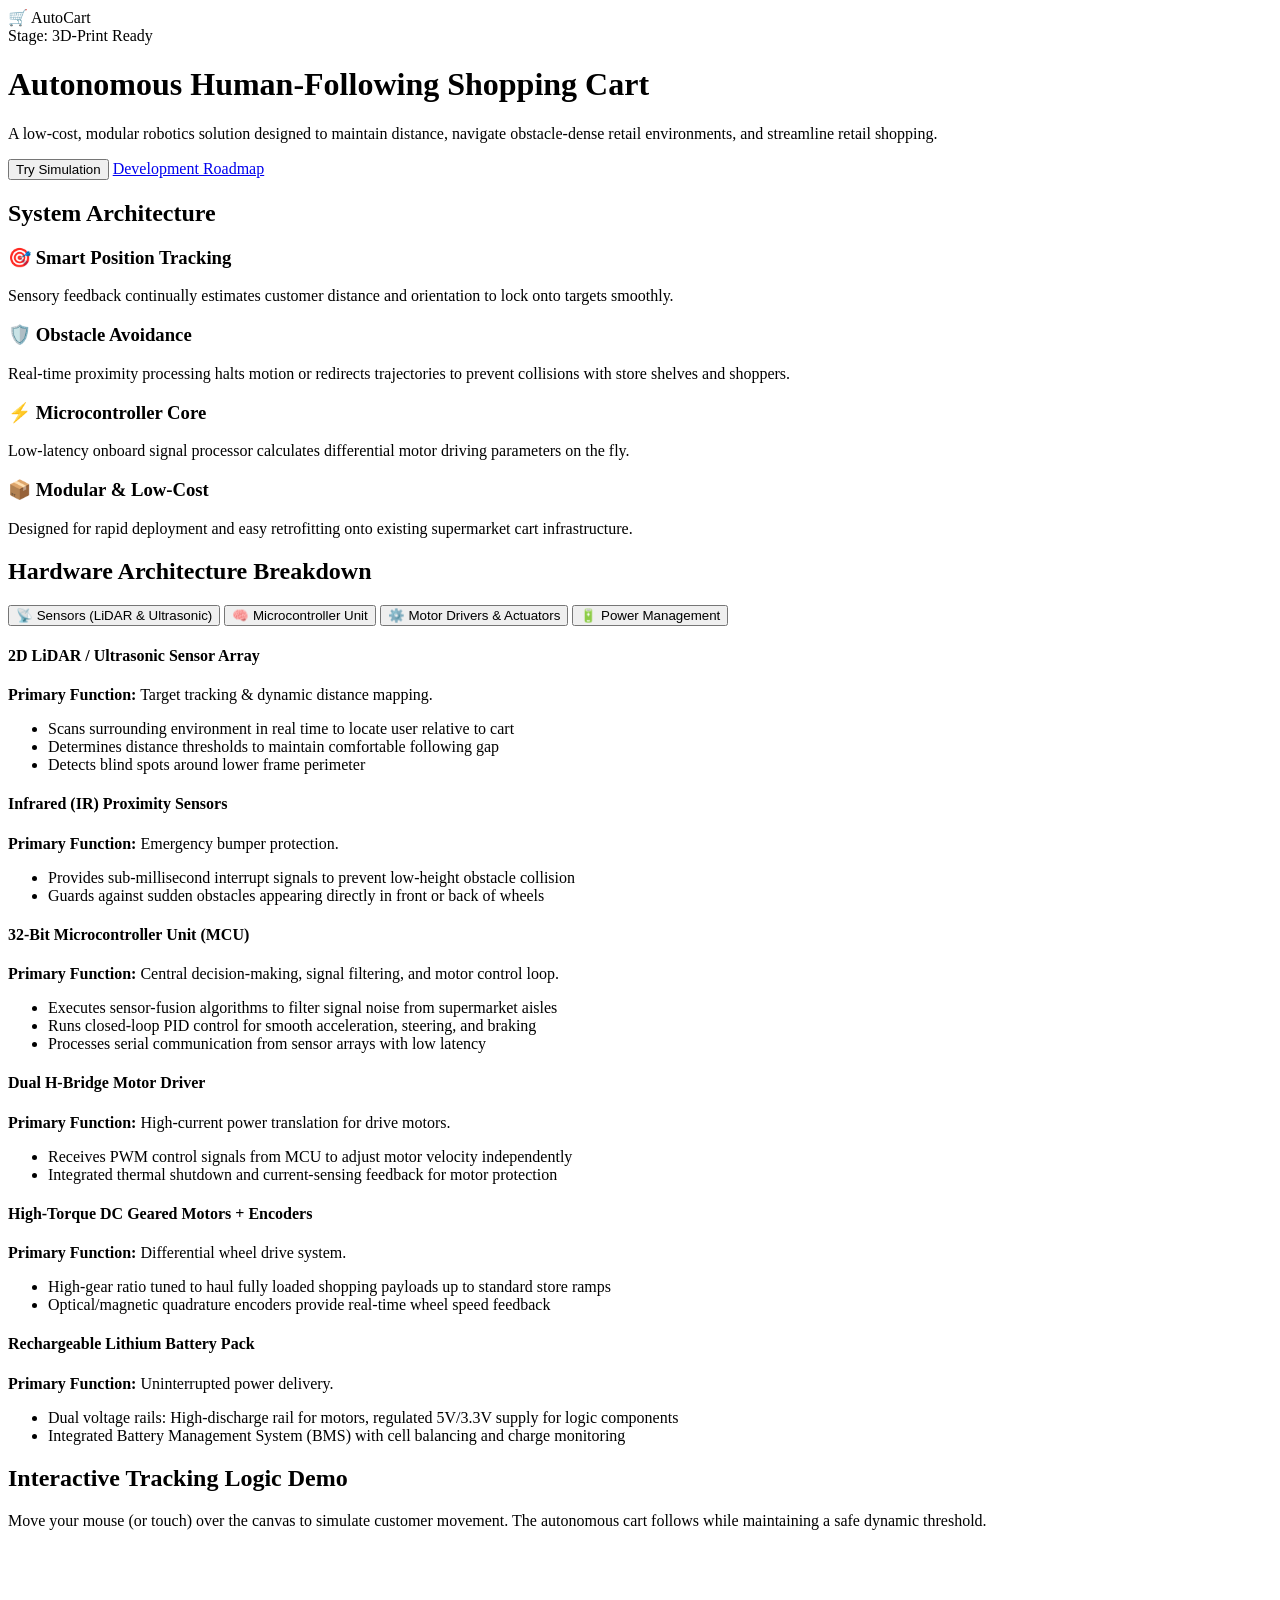
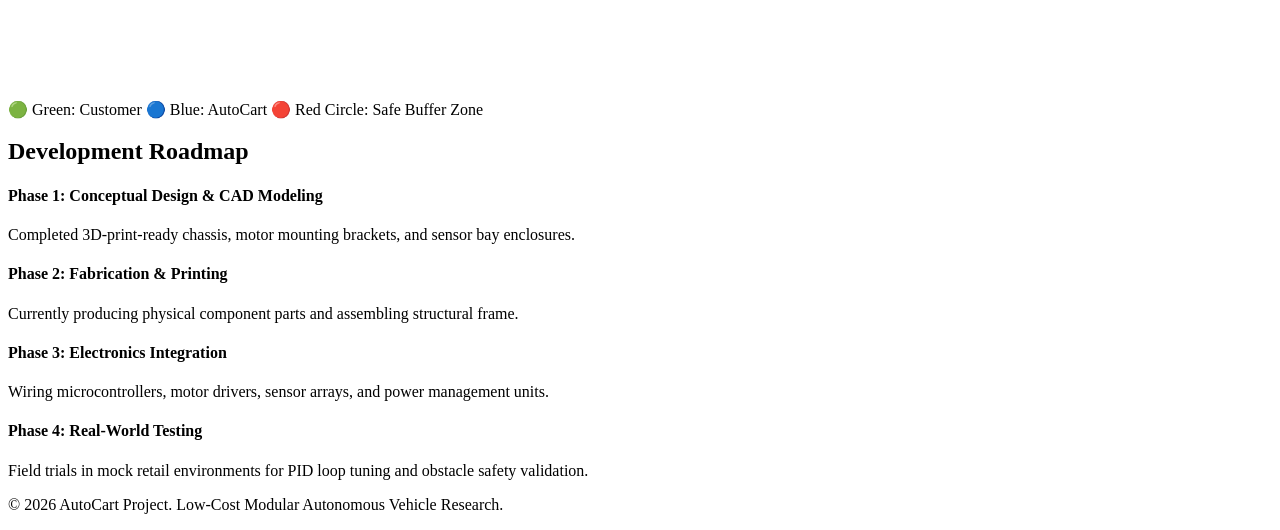
==== index.html @ 6637ee04 "Add files via upload" ====
<!DOCTYPE html>
<html lang="en">
<head>
  <meta charset="UTF-8">
  <meta name="viewport" content="width=device-width, initial-scale=1.0">
  <title>AutoCart | Human-Following Autonomous Shopping Cart</title>
  <link rel="stylesheet" href="style.css">
</head>
<body>

  <!-- Navigation Bar -->
  <nav>
    <div class="logo">
      🛒 Auto<span>Cart</span>
    </div>
    <div class="status-badge">
      <span class="status-dot"></span>
      Stage: 3D-Print Ready
    </div>
  </nav>

  <div class="container">
    <!-- Header Hero -->
    <header>
      <h1>Autonomous Human-Following Shopping Cart</h1>
      <p class="subtitle">
        A low-cost, modular robotics solution designed to maintain distance, navigate obstacle-dense retail environments, and streamline retail shopping.
      </p>
      <div class="cta-group">
        <button class="btn btn-primary" id="simBtn">Try Simulation</button>
        <a href="#roadmap" class="btn btn-secondary">Development Roadmap</a>
      </div>
    </header>

    <!-- Key Technical Features -->
    <section id="features">
      <h2 class="section-title">System Architecture</h2>
      <div class="grid">
        <div class="card">
          <h3>🎯 Smart Position Tracking</h3>
          <p>Sensory feedback continually estimates customer distance and orientation to lock onto targets smoothly.</p>
        </div>
        <div class="card">
          <h3>🛡️ Obstacle Avoidance</h3>
          <p>Real-time proximity processing halts motion or redirects trajectories to prevent collisions with store shelves and shoppers.</p>
        </div>
        <div class="card">
          <h3>⚡ Microcontroller Core</h3>
          <p>Low-latency onboard signal processor calculates differential motor driving parameters on the fly.</p>
        </div>
        <div class="card">
          <h3>📦 Modular & Low-Cost</h3>
          <p>Designed for rapid deployment and easy retrofitting onto existing supermarket cart infrastructure.</p>
        </div>
      </div>
    </section>

    <!-- Hardware Architecture Breakdown (Interactive Tabs) -->
    <section id="hardware">
      <h2 class="section-title">Hardware Architecture Breakdown</h2>
      
      <div class="tabs-container">
        <!-- Tab Controls -->
        <div class="tab-buttons">
          <button class="tab-btn active" data-tab="tab-sensors">📡 Sensors (LiDAR & Ultrasonic)</button>
          <button class="tab-btn" data-tab="tab-controller">🧠 Microcontroller Unit</button>
          <button class="tab-btn" data-tab="tab-actuators">⚙️ Motor Drivers & Actuators</button>
          <button class="tab-btn" data-tab="tab-power">🔋 Power Management</button>
        </div>

        <!-- Tab Contents -->
        <div class="tab-content-wrapper">
          
          <!-- Sensors Tab -->
          <div id="tab-sensors" class="tab-content active">
            <div class="hw-grid">
              <div class="hw-card">
                <h4>2D LiDAR / Ultrasonic Sensor Array</h4>
                <p><strong>Primary Function:</strong> Target tracking & dynamic distance mapping.</p>
                <ul>
                  <li>Scans surrounding environment in real time to locate user relative to cart</li>
                  <li>Determines distance thresholds to maintain comfortable following gap</li>
                  <li>Detects blind spots around lower frame perimeter</li>
                </ul>
              </div>
              <div class="hw-card">
                <h4>Infrared (IR) Proximity Sensors</h4>
                <p><strong>Primary Function:</strong> Emergency bumper protection.</p>
                <ul>
                  <li>Provides sub-millisecond interrupt signals to prevent low-height obstacle collision</li>
                  <li>Guards against sudden obstacles appearing directly in front or back of wheels</li>
                </ul>
              </div>
            </div>
          </div>

          <!-- Microcontroller Tab -->
          <div id="tab-controller" class="tab-content">
            <div class="hw-grid">
              <div class="hw-card">
                <h4>32-Bit Microcontroller Unit (MCU)</h4>
                <p><strong>Primary Function:</strong> Central decision-making, signal filtering, and motor control loop.</p>
                <ul>
                  <li>Executes sensor-fusion algorithms to filter signal noise from supermarket aisles</li>
                  <li>Runs closed-loop PID control for smooth acceleration, steering, and braking</li>
                  <li>Processes serial communication from sensor arrays with low latency</li>
                </ul>
              </div>
            </div>
          </div>

          <!-- Motor Drivers & Actuators Tab -->
          <div id="tab-actuators" class="tab-content">
            <div class="hw-grid">
              <div class="hw-card">
                <h4>Dual H-Bridge Motor Driver</h4>
                <p><strong>Primary Function:</strong> High-current power translation for drive motors.</p>
                <ul>
                  <li>Receives PWM control signals from MCU to adjust motor velocity independently</li>
                  <li>Integrated thermal shutdown and current-sensing feedback for motor protection</li>
                </ul>
              </div>
              <div class="hw-card">
                <h4>High-Torque DC Geared Motors + Encoders</h4>
                <p><strong>Primary Function:</strong> Differential wheel drive system.</p>
                <ul>
                  <li>High-gear ratio tuned to haul fully loaded shopping payloads up to standard store ramps</li>
                  <li>Optical/magnetic quadrature encoders provide real-time wheel speed feedback</li>
                </ul>
              </div>
            </div>
          </div>

          <!-- Power Tab -->
          <div id="tab-power" class="tab-content">
            <div class="hw-grid">
              <div class="hw-card">
                <h4>Rechargeable Lithium Battery Pack</h4>
                <p><strong>Primary Function:</strong> Uninterrupted power delivery.</p>
                <ul>
                  <li>Dual voltage rails: High-discharge rail for motors, regulated 5V/3.3V supply for logic components</li>
                  <li>Integrated Battery Management System (BMS) with cell balancing and charge monitoring</li>
                </ul>
              </div>
            </div>
          </div>

        </div>
      </div>
    </section>

    <!-- Interactive Concept Simulation -->
    <section id="simulation">
      <h2 class="section-title">Interactive Tracking Logic Demo</h2>
      <div class="sim-container">
        <p>Move your mouse (or touch) over the canvas to simulate customer movement. The autonomous cart follows while maintaining a safe dynamic threshold.</p>
        <canvas id="simCanvas"></canvas>
        <div class="sim-controls">
          <span>🟢 Green: Customer</span>
          <span>🔵 Blue: AutoCart</span>
          <span>🔴 Red Circle: Safe Buffer Zone</span>
        </div>
      </div>
    </section>

    <!-- Project Roadmap -->
    <section id="roadmap">
      <h2 class="section-title">Development Roadmap</h2>
      <div class="timeline">
        <div class="timeline-step completed">
          <h4>Phase 1: Conceptual Design & CAD Modeling</h4>
          <p>Completed 3D-print-ready chassis, motor mounting brackets, and sensor bay enclosures.</p>
        </div>
        <div class="timeline-step active">
          <h4>Phase 2: Fabrication & Printing</h4>
          <p>Currently producing physical component parts and assembling structural frame.</p>
        </div>
        <div class="timeline-step">
          <h4>Phase 3: Electronics Integration</h4>
          <p>Wiring microcontrollers, motor drivers, sensor arrays, and power management units.</p>
        </div>
        <div class="timeline-step">
          <h4>Phase 4: Real-World Testing</h4>
          <p>Field trials in mock retail environments for PID loop tuning and obstacle safety validation.</p>
        </div>
      </div>
    </section>

    <!-- Footer -->
    <footer>
      <p>&copy; 2026 AutoCart Project. Low-Cost Modular Autonomous Vehicle Research.</p>
    </footer>
  </div>

  <script src="script.js"></script>
</body>
</html>
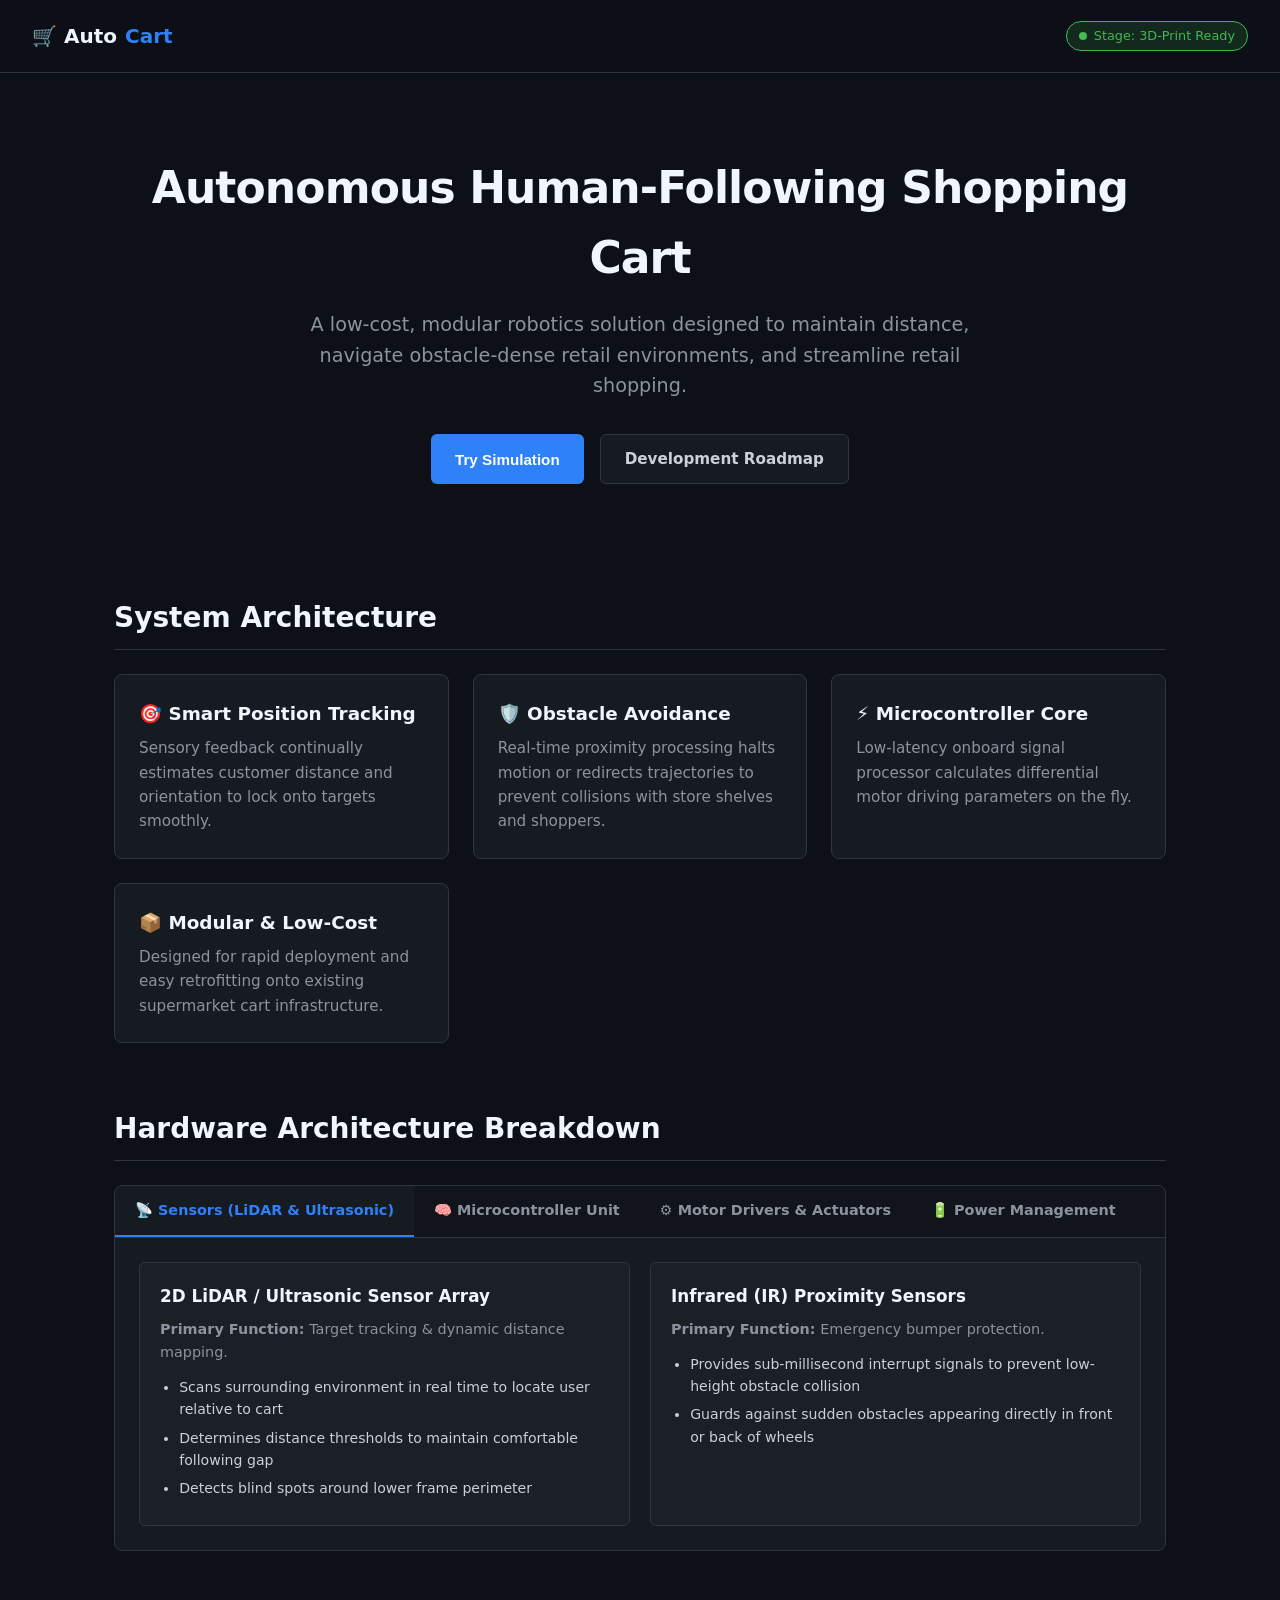
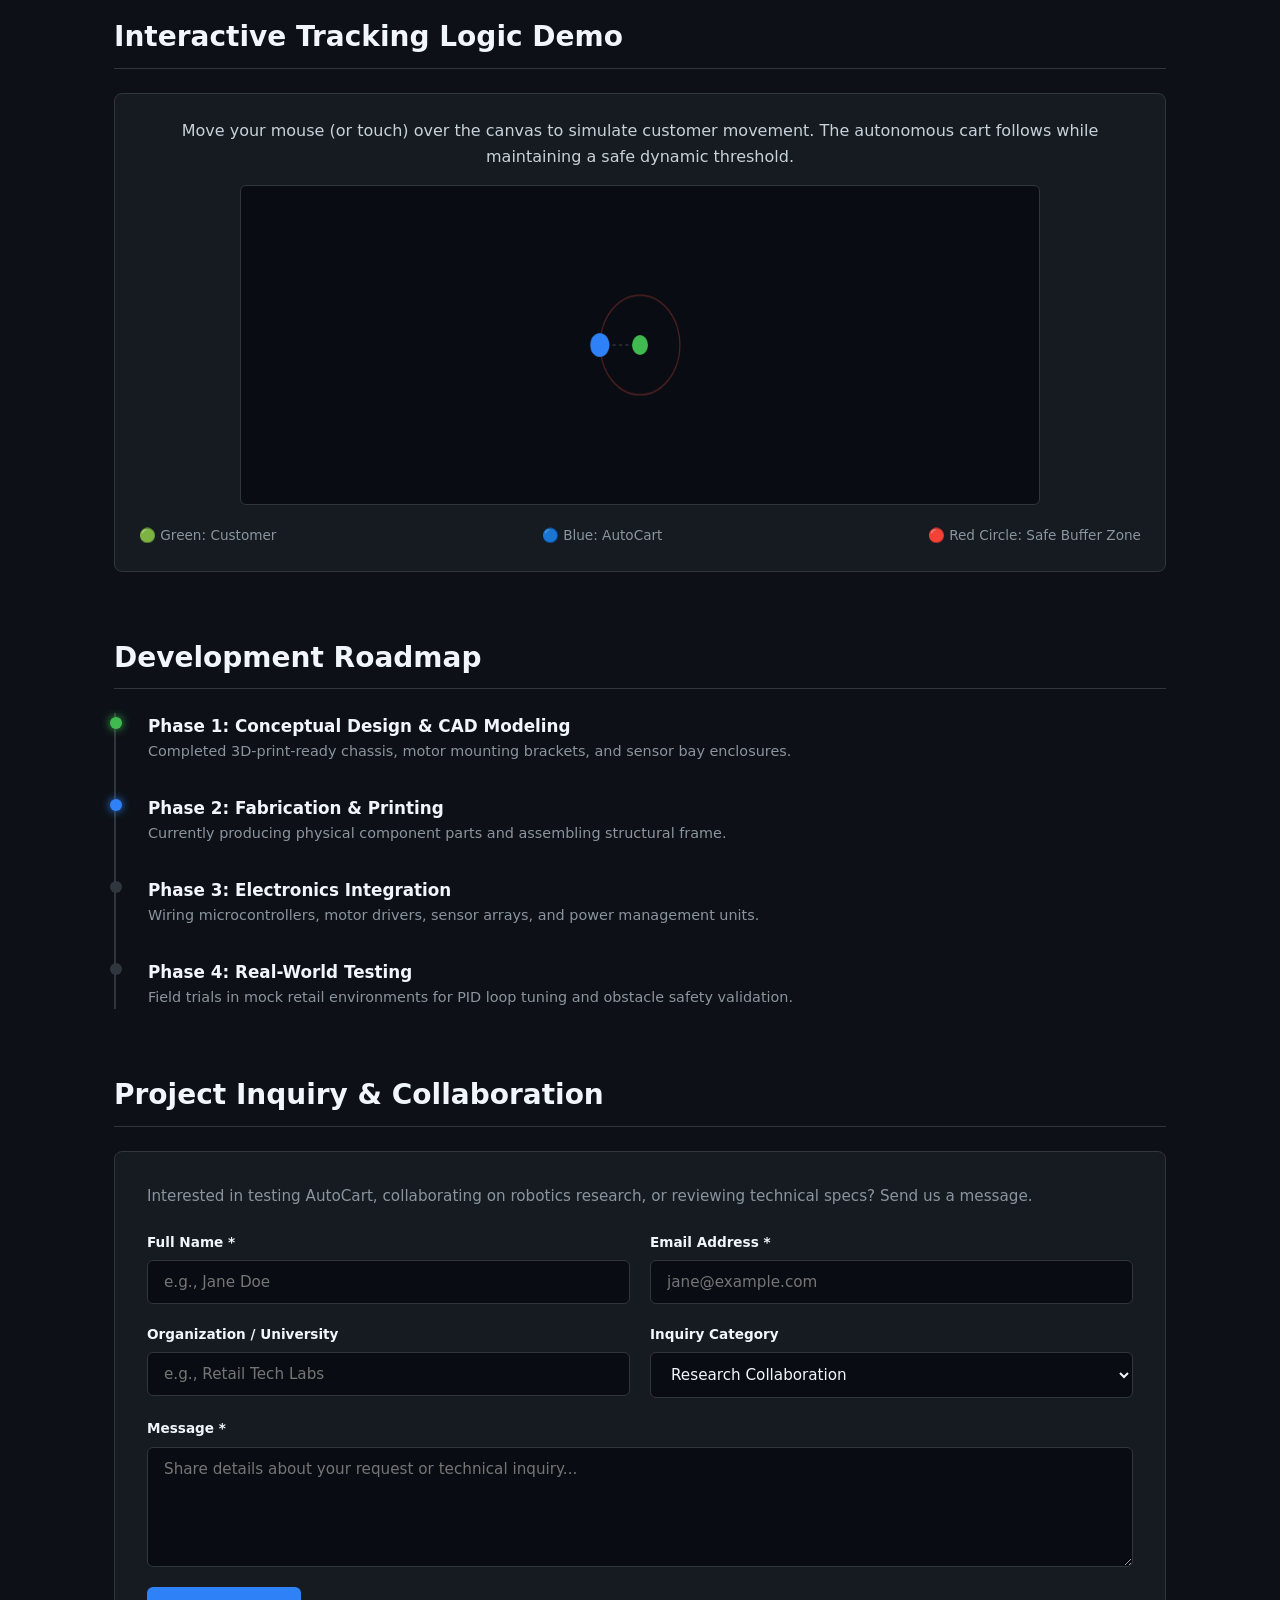
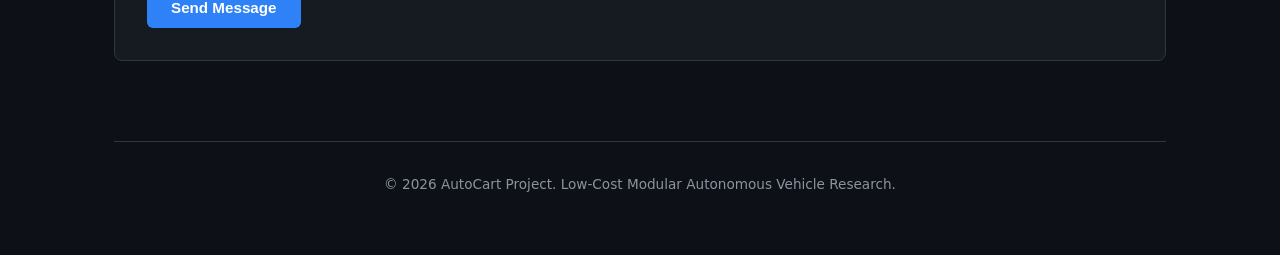
==== commit 663c9e2d: "initial commit" ====
--- a/index.html
+++ b/index.html
@@ -185,7 +185,55 @@
         </div>
       </div>
     </section>
-
+<!-- Contact & Inquiry Form Section -->
+    <section id="contact">
+      <h2 class="section-title">Project Inquiry & Collaboration</h2>
+      <div class="contact-card">
+        <p class="contact-subtitle">Interested in testing AutoCart, collaborating on robotics research, or reviewing technical specs? Send us a message.</p>
+
+        <!-- Form Status Message -->
+        <div id="formAlert" class="form-alert hidden"></div>
+
+        <form id="inquiryForm" class="inquiry-form" novalidate>
+          <div class="form-row">
+            <div class="form-group">
+              <label for="fullName">Full Name *</label>
+              <input type="text" id="fullName" name="fullName" placeholder="e.g., Jane Doe" required>
+            </div>
+            <div class="form-group">
+              <label for="email">Email Address *</label>
+              <input type="email" id="email" name="email" placeholder="jane@example.com" required>
+            </div>
+          </div>
+
+          <div class="form-row">
+            <div class="form-group">
+              <label for="organization">Organization / University</label>
+              <input type="text" id="organization" name="organization" placeholder="e.g., Retail Tech Labs">
+            </div>
+            <div class="form-group">
+              <label for="inquiryType">Inquiry Category</label>
+              <select id="inquiryType" name="inquiryType">
+                <option value="collaboration">Research Collaboration</option>
+                <option value="testing">Field Testing / Trial</option>
+                <option value="sponsorship">Hardware / Component Sponsorship</option>
+                <option value="general">General Question</option>
+              </select>
+            </div>
+          </div>
+
+          <div class="form-group">
+            <label for="message">Message *</label>
+            <textarea id="message" name="message" rows="5" placeholder="Share details about your request or technical inquiry..." required></textarea>
+          </div>
+
+          <button type="submit" class="btn btn-primary submit-btn">
+            <span class="btn-text">Send Message</span>
+            <span class="btn-loader hidden"></span>
+          </button>
+        </form>
+      </div>
+    </section>
     <!-- Footer -->
     <footer>
       <p>&copy; 2026 AutoCart Project. Low-Cost Modular Autonomous Vehicle Research.</p>
--- a/style.css
+++ b/style.css
@@ -0,0 +1,463 @@
+:root {
+  --bg: #0d1117;
+  --card-bg: #161b22;
+  --border: #30363d;
+  --primary: #2f81f7;
+  --primary-hover: #58a6ff;
+  --accent: #3fb950;
+  --text: #c9d1d9;
+  --text-heading: #f0f6fc;
+  --text-muted: #8b949e;
+  --font: system-ui, -apple-system, BlinkMacSystemFont, "Segoe UI", Roboto, sans-serif;
+}
+
+* {
+  box-sizing: border-box;
+  margin: 0;
+  padding: 0;
+}
+
+body {
+  background-color: var(--bg);
+  color: var(--text);
+  font-family: var(--font);
+  line-height: 1.6;
+  padding-bottom: 60px;
+}
+
+/* Navigation */
+nav {
+  display: flex;
+  justify-content: space-between;
+  align-items: center;
+  padding: 1.25rem 2rem;
+  border-bottom: 1px solid var(--border);
+  background: rgba(13, 17, 23, 0.8);
+  backdrop-filter: blur(10px);
+  position: sticky;
+  top: 0;
+  z-index: 100;
+}
+
+.logo {
+  font-size: 1.25rem;
+  font-weight: 700;
+  color: var(--text-heading);
+  display: flex;
+  align-items: center;
+  gap: 0.5rem;
+}
+
+.logo span {
+  color: var(--primary);
+}
+
+.status-badge {
+  font-size: 0.8rem;
+  padding: 0.25rem 0.75rem;
+  border-radius: 20px;
+  background: rgba(63, 185, 80, 0.15);
+  color: var(--accent);
+  border: 1px solid var(--accent);
+  display: inline-flex;
+  align-items: center;
+  gap: 0.4rem;
+}
+
+.status-dot {
+  width: 8px;
+  height: 8px;
+  background-color: var(--accent);
+  border-radius: 50%;
+  display: inline-block;
+  animation: pulse 2s infinite;
+}
+
+@keyframes pulse {
+  0% { opacity: 1; transform: scale(1); }
+  50% { opacity: 0.4; transform: scale(0.85); }
+  100% { opacity: 1; transform: scale(1); }
+}
+
+/* Layout Container */
+.container {
+  max-width: 1100px;
+  margin: 0 auto;
+  padding: 0 1.5rem;
+}
+
+/* Header */
+header {
+  padding: 5rem 0 3rem 0;
+  text-align: center;
+}
+
+h1 {
+  font-size: 2.75rem;
+  color: var(--text-heading);
+  margin-bottom: 1rem;
+  letter-spacing: -0.02em;
+}
+
+.subtitle {
+  font-size: 1.2rem;
+  color: var(--text-muted);
+  max-width: 700px;
+  margin: 0 auto 2rem auto;
+}
+
+.cta-group {
+  display: flex;
+  justify-content: center;
+  gap: 1rem;
+}
+
+.btn {
+  padding: 0.75rem 1.5rem;
+  border-radius: 6px;
+  font-weight: 600;
+  text-decoration: none;
+  transition: all 0.2s ease;
+  cursor: pointer;
+  border: none;
+  font-size: 0.95rem;
+}
+
+.btn-primary {
+  background-color: var(--primary);
+  color: #fff;
+}
+
+.btn-primary:hover {
+  background-color: var(--primary-hover);
+}
+
+.btn-secondary {
+  background-color: var(--card-bg);
+  color: var(--text);
+  border: 1px solid var(--border);
+}
+
+.btn-secondary:hover {
+  border-color: var(--text-muted);
+}
+
+/* Sections & Grid */
+section {
+  margin-top: 4rem;
+}
+
+.section-title {
+  font-size: 1.75rem;
+  color: var(--text-heading);
+  margin-bottom: 1.5rem;
+  border-bottom: 1px solid var(--border);
+  padding-bottom: 0.5rem;
+}
+
+.grid {
+  display: grid;
+  grid-template-columns: repeat(auto-fit, minmax(280px, 1fr));
+  gap: 1.5rem;
+}
+
+.card {
+  background: var(--card-bg);
+  border: 1px solid var(--border);
+  border-radius: 8px;
+  padding: 1.5rem;
+  transition: transform 0.2s ease, border-color 0.2s ease;
+}
+
+.card:hover {
+  transform: translateY(-2px);
+  border-color: var(--primary);
+}
+
+.card h3 {
+  color: var(--text-heading);
+  margin-bottom: 0.5rem;
+  font-size: 1.15rem;
+}
+
+.card p {
+  color: var(--text-muted);
+  font-size: 0.95rem;
+}
+
+/* Hardware Breakdown Tabs */
+.tabs-container {
+  background: var(--card-bg);
+  border: 1px solid var(--border);
+  border-radius: 8px;
+  overflow: hidden;
+}
+
+.tab-buttons {
+  display: flex;
+  border-bottom: 1px solid var(--border);
+  background: rgba(0, 0, 0, 0.25);
+  flex-wrap: wrap;
+}
+
+.tab-btn {
+  padding: 1rem 1.25rem;
+  background: none;
+  border: none;
+  color: var(--text-muted);
+  font-family: var(--font);
+  font-size: 0.9rem;
+  font-weight: 600;
+  cursor: pointer;
+  transition: all 0.2s ease;
+  border-bottom: 2px solid transparent;
+}
+
+.tab-btn:hover {
+  color: var(--text-heading);
+}
+
+.tab-btn.active {
+  color: var(--primary);
+  border-bottom-color: var(--primary);
+  background: var(--card-bg);
+}
+
+.tab-content-wrapper {
+  padding: 1.5rem;
+}
+
+.tab-content {
+  display: none;
+}
+
+.tab-content.active {
+  display: block;
+}
+
+.hw-grid {
+  display: grid;
+  grid-template-columns: repeat(auto-fit, minmax(280px, 1fr));
+  gap: 1.25rem;
+}
+
+.hw-card {
+  background: rgba(255, 255, 255, 0.02);
+  border: 1px solid var(--border);
+  border-radius: 6px;
+  padding: 1.25rem;
+}
+
+.hw-card h4 {
+  color: var(--text-heading);
+  font-size: 1.05rem;
+  margin-bottom: 0.5rem;
+}
+
+.hw-card p {
+  color: var(--text-muted);
+  font-size: 0.9rem;
+  margin-bottom: 0.75rem;
+}
+
+.hw-card ul {
+  padding-left: 1.2rem;
+  color: var(--text);
+  font-size: 0.88rem;
+}
+
+.hw-card li {
+  margin-bottom: 0.35rem;
+}
+
+/* Simulation Section */
+.sim-container {
+  background: var(--card-bg);
+  border: 1px solid var(--border);
+  border-radius: 8px;
+  padding: 1.5rem;
+  text-align: center;
+}
+
+#simCanvas {
+  background: #090d13;
+  border: 1px solid var(--border);
+  border-radius: 6px;
+  width: 100%;
+  max-width: 800px;
+  height: 320px;
+  margin-top: 1rem;
+  cursor: crosshair;
+}
+
+.sim-controls {
+  display: flex;
+  justify-content: space-between;
+  align-items: center;
+  margin-top: 0.75rem;
+  color: var(--text-muted);
+  font-size: 0.85rem;
+}
+
+/* Roadmap Timeline */
+.timeline {
+  position: relative;
+  padding-left: 2rem;
+  border-left: 2px solid var(--border);
+}
+
+.timeline-step {
+  position: relative;
+  margin-bottom: 2rem;
+}
+
+.timeline-step::before {
+  content: '';
+  position: absolute;
+  left: -2.35rem;
+  top: 0.25rem;
+  width: 12px;
+  height: 12px;
+  border-radius: 50%;
+  background: var(--border);
+}
+
+.timeline-step.completed::before {
+  background: var(--accent);
+  box-shadow: 0 0 8px var(--accent);
+}
+
+.timeline-step.active::before {
+  background: var(--primary);
+  box-shadow: 0 0 8px var(--primary);
+}
+
+.timeline-step h4 {
+  color: var(--text-heading);
+  font-size: 1.05rem;
+}
+
+.timeline-step p {
+  color: var(--text-muted);
+  font-size: 0.9rem;
+}
+
+/* Footer */
+footer {
+  text-align: center;
+  margin-top: 5rem;
+  padding-top: 2rem;
+  border-top: 1px solid var(--border);
+  color: var(--text-muted);
+  font-size: 0.85rem;
+}
+/* Contact Section Styles */
+.contact-card {
+  background: var(--card-bg);
+  border: 1px solid var(--border);
+  border-radius: 8px;
+  padding: 2rem;
+}
+
+.contact-subtitle {
+  color: var(--text-muted);
+  font-size: 0.95rem;
+  margin-bottom: 1.5rem;
+}
+
+.inquiry-form {
+  display: flex;
+  flex-direction: column;
+  gap: 1.25rem;
+}
+
+.form-row {
+  display: grid;
+  grid-template-columns: repeat(auto-fit, minmax(240px, 1fr));
+  gap: 1.25rem;
+}
+
+.form-group {
+  display: flex;
+  flex-direction: column;
+  gap: 0.4rem;
+}
+
+.form-group label {
+  color: var(--text-heading);
+  font-size: 0.85rem;
+  font-weight: 600;
+}
+
+.form-group input,
+.form-group select,
+.form-group textarea {
+  background: #090d13;
+  border: 1px solid var(--border);
+  border-radius: 6px;
+  padding: 0.75rem 1rem;
+  color: var(--text-heading);
+  font-family: var(--font);
+  font-size: 0.95rem;
+  outline: none;
+  transition: border-color 0.2s ease, box-shadow 0.2s ease;
+}
+
+.form-group input:focus,
+.form-group select:focus,
+.form-group textarea:focus {
+  border-color: var(--primary);
+  box-shadow: 0 0 0 2px rgba(47, 129, 247, 0.25);
+}
+
+.form-group textarea {
+  resize: vertical;
+  min-height: 120px;
+}
+
+/* Submit Button & Loader */
+.submit-btn {
+  align-self: flex-start;
+  display: inline-flex;
+  align-items: center;
+  justify-content: center;
+  gap: 0.5rem;
+  min-width: 140px;
+}
+
+.btn-loader {
+  width: 16px;
+  height: 16px;
+  border: 2px solid rgba(255, 255, 255, 0.3);
+  border-top-color: #fff;
+  border-radius: 50%;
+  animation: spin 0.8s linear infinite;
+}
+
+@keyframes spin {
+  to { transform: rotate(360deg); }
+}
+
+/* Alert Notification Box */
+.form-alert {
+  padding: 0.85rem 1.25rem;
+  border-radius: 6px;
+  font-size: 0.9rem;
+  margin-bottom: 1rem;
+}
+
+.form-alert.success {
+  background: rgba(63, 185, 80, 0.15);
+  border: 1px solid var(--accent);
+  color: var(--accent);
+}
+
+.form-alert.error {
+  background: rgba(248, 81, 73, 0.15);
+  border: 1px solid #f85149;
+  color: #f85149;
+}
+
+.hidden {
+  display: none !important;
+}
